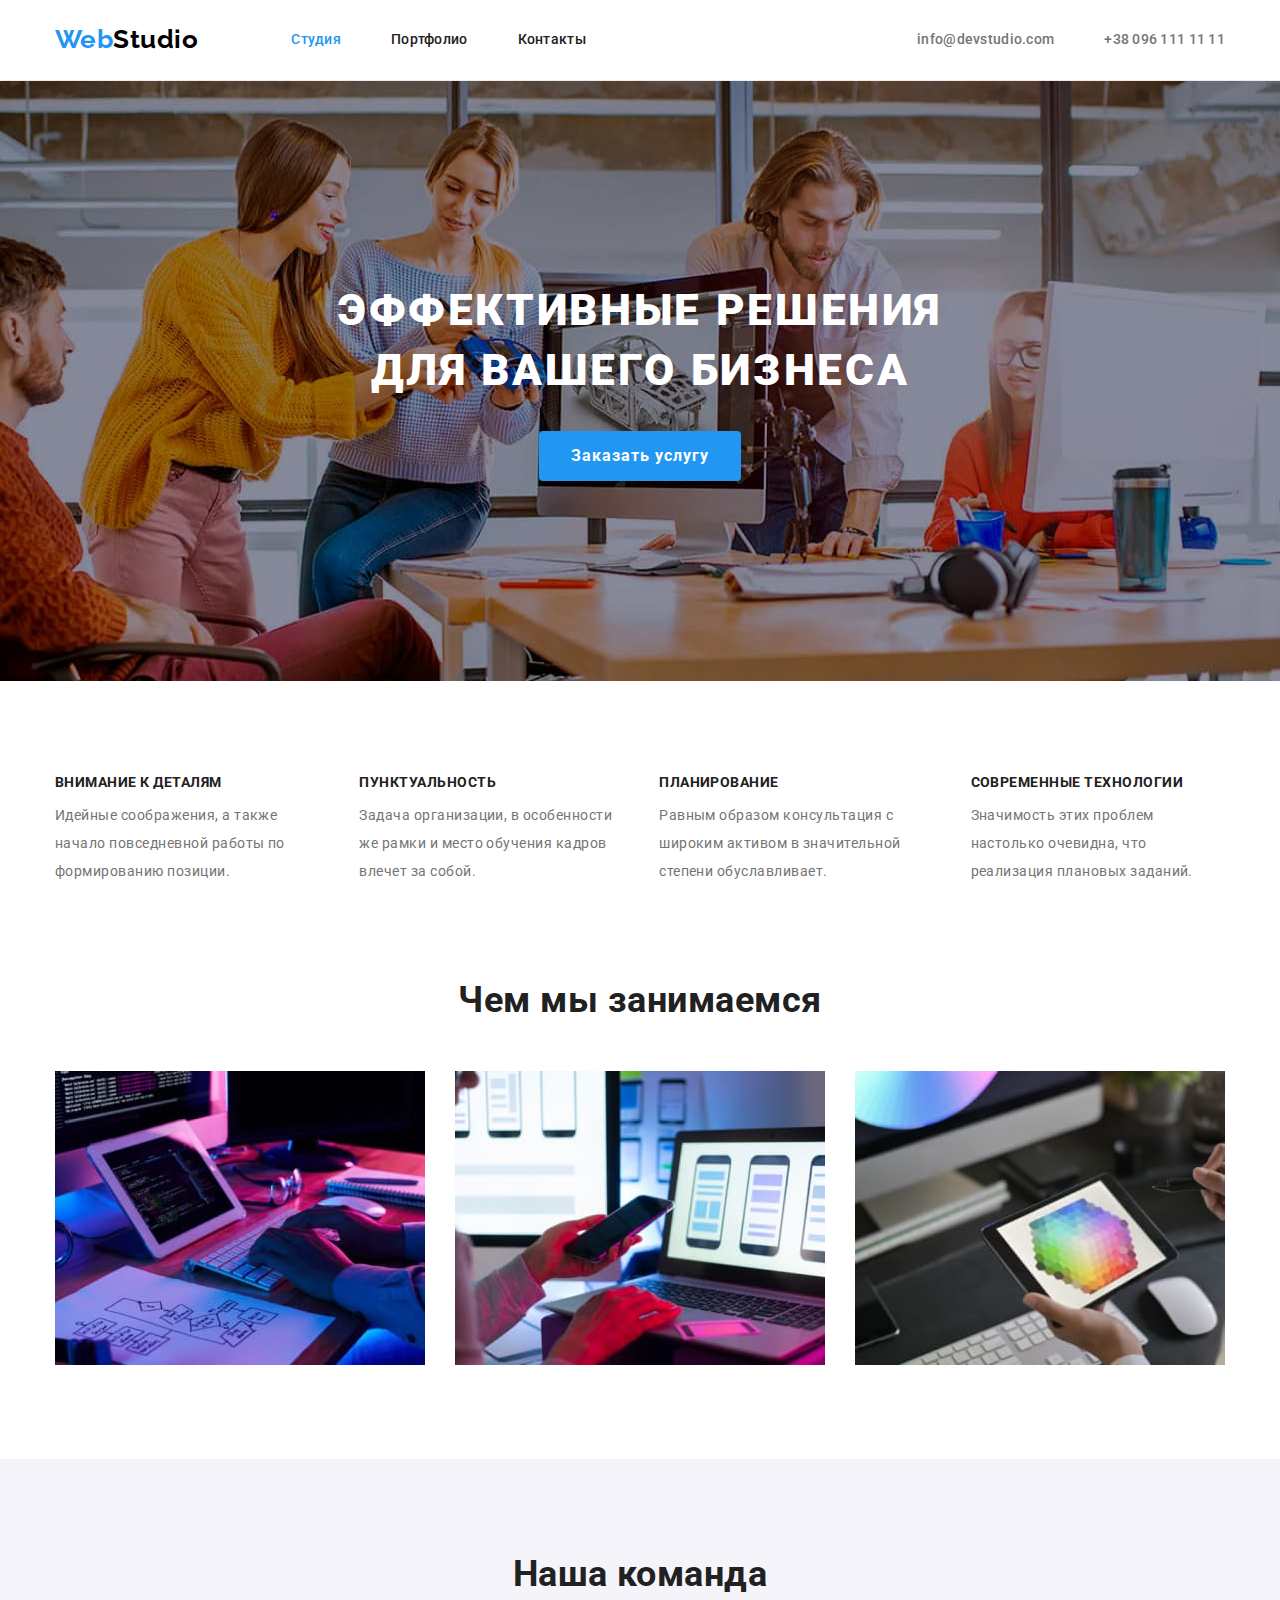
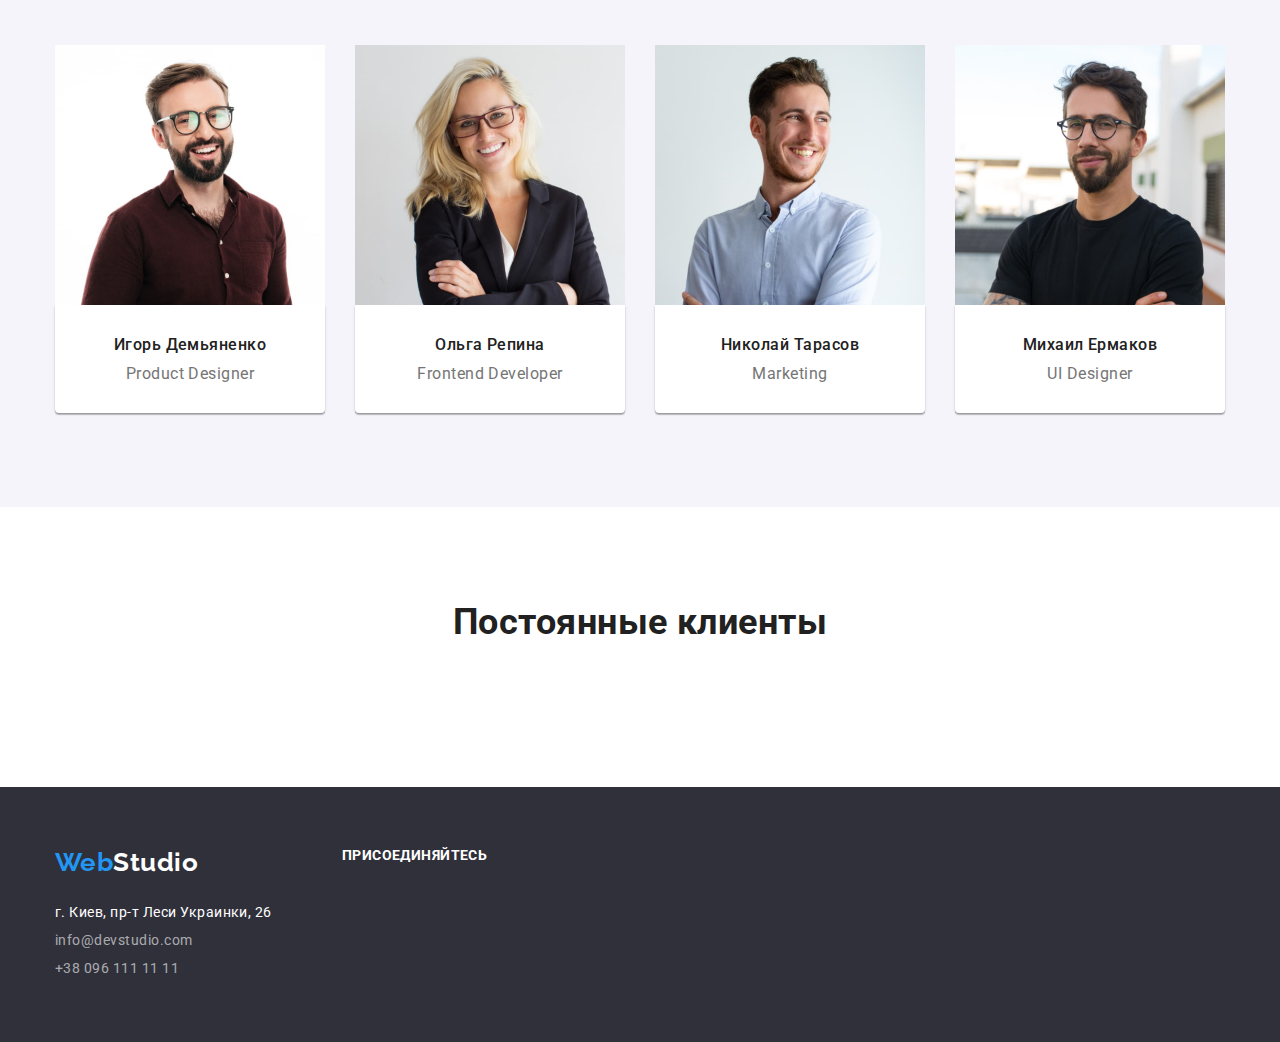
==== index.html @ 1a67917a "1" ====
<!DOCTYPE html>
<html lang="ru">
  <head>
    <meta charset="UTF-8" />
    <meta http-equiv="X-UA-Compatible" content="IE=edge" />
    <meta name="viewport" content="width=device-width, initial-scale=1.0" />
    <title>Document</title>
    <link
      href="https://fonts.googleapis.com/css2?family=Raleway:wght@700&family=Roboto:wght@400;500;700;900&display=swap"
      rel="stylesheet"
    />
    <link rel="stylesheet" href="./css/modern-normalize.css" />
    <link rel="stylesheet" href="./css/styles.css" />
  </head>

  <body>
    <header class="header">
      <div class="container">
        <nav class="nav">
          <a href="./index.html  " class="logo"> Web<span class="logo-accent">Studio</span></a>
          <ul class="site-nav list">
            <li class="item"><a href="" class="link active">Студия</a></li>
            <li class="item"><a href="./portfolio.html" class="link">Портфолио</a></li>
            <li class="item"><a href="" class="link">Контакты</a></li>
          </ul>
        </nav>
        <ul class="auth-nav list">
          <li class="item">
            <a href="mailto:info@devstudio.com" class="link">info@devstudio.com</a>
          </li>
          <li class="item"><a href="tel:+380961111111" class="link">+38 096 111 11 11</a></li>
        </ul>
      </div>
    </header>
    <main>
      <section class="hero section">
        <div class="container">
          <h1 class="title">
            Эффективные решения<br />
            для вашего бизнеса
          </h1>
          <button type="button" class="button">Заказать услугу</button>
        </div>
      </section>
      <section class="section features">
        <div class="container">
          <!-- <h2>Особенности</h2> -->
          <ul class="list">
            <li class="item">
              <h3 class="title">Внимание к деталям</h3>
              <p class="text">
                Идейные соображения, а также начало повседневной работы по формированию позиции.
              </p>
            </li>

            <li class="item">
              <h3 class="title">Пунктуальность</h3>
              <p class="text">
                Задача организации, в особенности же рамки и место обучения кадров влечет за собой.
              </p>
            </li>

            <li class="item">
              <h3 class="title">Планирование</h3>
              <p class="text">
                Равным образом консультация с широким активом в значительной степени обуславливает.
              </p>
            </li>

            <li class="item">
              <h3 class="title">Современные технологии</h3>
              <p class="text">
                Значимость этих проблем настолько очевидна, что реализация плановых заданий.
              </p>
            </li>
          </ul>
        </div>
      </section>
      <section class="section calling">
        <div class="container">
          <h2 class="section-title">Чем мы занимаемся</h2>
          <ul class="list">
            <li class="item">
              <div class="card-thumb">
                <img
                  class="img-card"
                  src="./images/box1.jpg"
                  alt="десктопные приложения"
                  width="370"
                  height="294"
                />
              </div>
            </li>

            <li class="item">
              <div class="card-thumb">
                <img
                  class="img-card"
                  src="./images/box2.jpg"
                  alt="мобильные приложения"
                  width="370"
                  height="294"
                />
              </div>
            </li>

            <li class="item">
              <div class="card-thumb">
                <img
                  class="img-card"
                  src="./images/box3.jpg"
                  alt="дизайнерские решения"
                  width="370"
                  height="294"
                />
              </div>
            </li>
          </ul>
        </div>
      </section>
      <section class="section team">
        <div class="container">
          <h2 class="section-title">Наша команда</h2>
          <ul class="list">
            <li class="item card">
              <div class="card-thumb">
                <img
                  class="img-card"
                  src="./images/igor_demianenko.jpg"
                  alt="Игорь Демьяненко"
                  width="270"
                  height="260"
                />
              </div>
              <div class="card-content">
                <h3 class="title">Игорь Демьяненко</h3>
                <p lang="en" class="text">Product Designer</p>
              </div>
            </li>

            <li class="item card">
              <div class="card-thumb">
                <img
                  class="img-card"
                  src="./images/olga_repina.jpg"
                  alt="Ольга Репина"
                  width="270"
                  height="260"
                />
              </div>
              <div class="card-content">
                <h3 class="title">Ольга Репина</h3>
                <p lang="en" class="text">Frontend Developer</p>
              </div>
            </li>

            <li class="item card">
              <div class="card-thumb">
                <img
                  class="img-card"
                  src="./images/nikolay_taracov.jpg"
                  alt="Николай Тарасов"
                  width="270"
                  height="260"
                />
              </div>
              <div class="card-content">
                <h3 class="title">Николай Тарасов</h3>
                <p lang="en" class="text">Marketing</p>
              </div>
            </li>

            <li class="item card">
              <div class="card-thumb">
                <img
                  class="img-card"
                  src="./images/mihail_ermakov.jpg"
                  alt="Михаил Ермаков"
                  width="270"
                  height="260"
                />
              </div>
              <div class="card-content">
                <h3 class="title">Михаил Ермаков</h3>
                <p lang="en" class="text">UI Designer</p>
              </div>
            </li>
          </ul>
        </div>
      </section>
      <section class="section clients">
        <div class="container">
          <h2 class="section-title">Постоянные клиенты</h2>
          <ul class="list">
            <li><a href="" class="link"></a></li>
          </ul>
        </div>
      </section>
    </main>
    <footer class="footer">
      <div class="container">
        <div>
          <a href="/index.html" class="logo">Web<span class="logo-accent">Studio</span></a>
          <address>
            <p class="superscription">г. Киев, пр-т Леси Украинки, 26</p>
            <ul class="list">
              <li>
                <a href="mailto:info@devstudio.com" class="footer-mail">info@devstudio.com</a>
              </li>
              <li><a href="tel:+380961111111" class="footer-tel">+38 096 111 11 11</a></li>
            </ul>
          </address>
        </div>
        <div class="appeal">
          <h3 class="title">присоединяйтесь</h3>
          <ul class="list">
            <li class="item"><a href="" aria-label="instagram"></a></li>
            <li class="item"><a href="" aria-label="tvitter"></a></li>
            <li class="item"><a href="" aria-label="facebook"></a></li>
            <li class="item"><a href="" aria-label="linkedin"></a></li>
          </ul>
        </div>
      </div>
    </footer>
  </body>
</html>
---- css/styles.css ----
:root {
  --hero-background-color: #c4c4c4;
  --primaru-text-color: #757575;
  --title-text-color: #212121;
  --accent-first-color: #2196f3;
  --hero-button-hover-color: #188ce8;
  --wight-color: #ffffff;
  --black-color: #000000;
  --section-second-color: #f5f4fa;
  --footer-background-color: #2f303a;
  --footer-link-color: rgba(255, 255, 255, 0.6);
  --border-first-color: #ececec;
  --border-second-color: #eeeeee;

  --shadow-card: 0px 1px 3px rgba(0, 0, 0, 0.12), 0px 1px 1px rgba(0, 0, 0, 0.14),
    0px 2px 1px rgba(0, 0, 0, 0.2);
}

body {
  color: var(--primaru-text-color);
  background-color: var(--wight-color);

  font-family: Roboto, sans-serif;
  letter-spacing: 0.03em;
}

h1,
h2,
h3,
p,
ul {
  margin-top: 0;
  margin-bottom: 0;
  padding-left: 0;
  padding-right: 0;
}

.section {
  padding-top: 94px;
  padding-bottom: 94px;
}

.container {
  margin-left: auto;
  margin-right: auto;
  width: 1200px;
  padding-left: 15px;
  padding-right: 15px;

  /* outline: 2px solid tomato; */
}

.button {
  border-radius: 4px;
  display: inline-block;
  text-align: center;
  border: 0;

  cursor: pointer;
  font-family: inherit;
  letter-spacing: 0.03em;
  font-weight: 500;
  font-size: 16px;
  line-height: 1.6;
}

/* header */

.header {
  border-bottom: 1px solid var(--border-first-color);
}

.header .link {
  padding-top: 32px;
  padding-bottom: 32px;
}

.header .container {
  display: flex;
  align-items: center;
  justify-content: space-between;

  /* outline: 2px solid rgb(61, 190, 130); */
}

.logo {
  display: inline-block;

  color: var(--accent-first-color);

  font-family: Raleway, sans-serif;
  font-weight: 700;
  font-size: 26px;
  line-height: 1.2;
  text-decoration: none;
}

.nav {
  display: flex;
  align-items: center;

  /* outline: 2px solid rgb(61, 190, 130); */
}

.nav .logo {
  margin-right: 93px;

  /* outline: 2px solid rgb(61, 190, 130); */
}

.nav .logo-accent {
  color: var(--black-color);
}

/* site-nav */

.site-nav {
  display: flex;

  /* outline: 2px solid rgb(61, 190, 130); */
}

.site-nav .item:not(:last-child) {
  margin-right: 50px;
}

.site-nav .link {
  display: block;

  color: var(--title-text-color);

  font-weight: 500;
  font-size: 14px;
  line-height: 1.14;
  letter-spacing: 0.02em;
  text-decoration: none;
}

/* auth-nav */

.auth-nav {
  display: flex;

  /* outline: 2px solid rgb(61, 190, 130); */
}

.auth-nav .item + .item {
  margin-left: 50px;
}

.auth-nav .link {
  display: block;

  color: var(--primaru-text-color);

  font-weight: 500;
  font-size: 14px;
  line-height: 1.14;
  letter-spacing: 0.02em;
  text-decoration: none;
}

.site-nav .link:hover,
.site-nav .link:focus,
.auth-nav .link:hover,
.auth-nav .link:focus {
  color: var(--accent-first-color);
}

.site-nav .active {
  color: var(--accent-first-color);
}

.list {
  list-style: none;
}

/* hero */

.hero {
  text-align: center;
  padding-top: 200px;
  padding-bottom: 200px;

  background-image: url(../images/hero_beckground.jpg),
    linear-gradient(rgba(47, 48, 58, 0.4), rgba(47, 48, 58, 0.4));
  background-size: 1600px;
  background-repeat: no-repeat;
  background-position: center;
}

.hero.section .title {
  margin-bottom: 30px;

  color: var(--wight-color);

  font-weight: 900;
  font-size: 44px;
  line-height: 1.36;
  text-align: center;
  letter-spacing: 0.06em;
  text-transform: uppercase;
}

.hero.section .button {
  min-width: 200px;
  padding: 10px 32px;

  color: var(--wight-color);
  background-color: var(--accent-first-color);
  box-shadow: 0px 4px 4px rgba(0, 0, 0, 0.15);
  border-radius: 4px;

  font-weight: 700;
  font-size: 16px;
  line-height: 1.875;
  letter-spacing: 0.06em;
}

.hero.section .button:hover,
.hero.section .button:focus {
  background-color: var(--hero-button-hover-color);
}

/* section */

.section .section-title {
  margin-bottom: 50px;

  color: var(--title-text-color);

  font-size: 36px;
  line-height: 42px;
  text-align: center;
}

.features .list,
.calling .list,
.team .list {
  display: flex;
}

.features .item + .item,
.calling .item + .item,
.team .item + .item {
  margin-left: 30px;
}

.calling .img-card,
.team .img-card,
.example-list .img-card {
  display: block;
}

.calling {
  padding-top: 0;
}

.section .title {
  color: var(--title-text-color);

  font-size: 14px;
  line-height: 1.14;
}

.features .title {
  margin-bottom: 10px;
  text-transform: uppercase;
}

.section .button {
  padding: 6px 22px;
  min-width: 73px;

  color: var(--title-text-color);
  background-color: var(--section-second-color);
}

.list-works .button:hover,
.list-works .button:focus {
  color: var(--wight-color);
  background-color: var(--accent-first-color);
}

.text {
  font-size: 14px;
  line-height: 2;
}

.team {
  background-color: var(--section-second-color);
}

.team .card-content {
  padding-top: 30px;
  padding-bottom: 30px;

  background-color: var(--wight-color);
  border-radius: 0px 0px 4px 4px;
  box-shadow: var(--shadow-card);
}

.team .title {
  margin-bottom: 10px;

  font-weight: 500;
  font-size: 16px;
  line-height: 1.19;
  text-align: center;
}

.team .text {
  font-size: 16px;
  line-height: 1.19;
  text-align: center;
}

/* portfolio */

.list-works {
  display: flex;
  justify-content: center;
  margin-bottom: 50px;

  /* outline: 2px solid rgb(61, 190, 130); */
}

.list-works .item + .item {
  margin-left: 8px;
}

.example-list {
  display: flex;
  flex-wrap: wrap;

  margin: -15px;

  /* outline: 2px solid rgb(61, 190, 130); */
}

.example-list .item {
  margin: 15px;
  flex-basis: calc(100% / 3 - 60px);
}

.example-list .link {
  text-decoration: none;
}

.example-list .card-thumb {
  max-width: 100%;
}

.example-list .card-content {
  border-left: 1px solid var(--border-second-color);
  border-right: 1px solid var(--border-second-color);
  border-bottom: 1px solid var(--border-second-color);
  padding: 20px 24px;
}

/* .container .item {
  outline: 2px solid rgb(61, 190, 130);
} */

.example-list .title {
  margin-bottom: 4px;
}

.example-list .text {
  color: var(--primaru-text-color);

  font-size: 16px;
  line-height: 1.87;
}

.example-list .title {
  font-size: 18px;
  line-height: 2;
  letter-spacing: 0.06em;
}

/* footer */

.footer {
  padding-top: 60px;
  padding-bottom: 60px;

  background-color: var(--footer-background-color);

  font-size: 14px;
  line-height: 2;
}

.footer .container {
  display: flex;
}

.footer .logo {
  margin-bottom: 20px;
}

.footer .logo-accent {
  color: var(--wight-color);
}

.footer .superscription {
  color: var(--wight-color);

  font-style: normal;
  text-decoration: none;
}

.footer-mail,
.footer-tel {
  color: var(--footer-link-color);

  font-style: normal;
  text-decoration: none;
}

.footer .title {
  font-size: 14px;
  line-height: 1.143;
  letter-spacing: 0.03em;
  text-transform: uppercase;
}

.footer .appeal {
  margin-left: 70px;

  color: var(--wight-color);
}
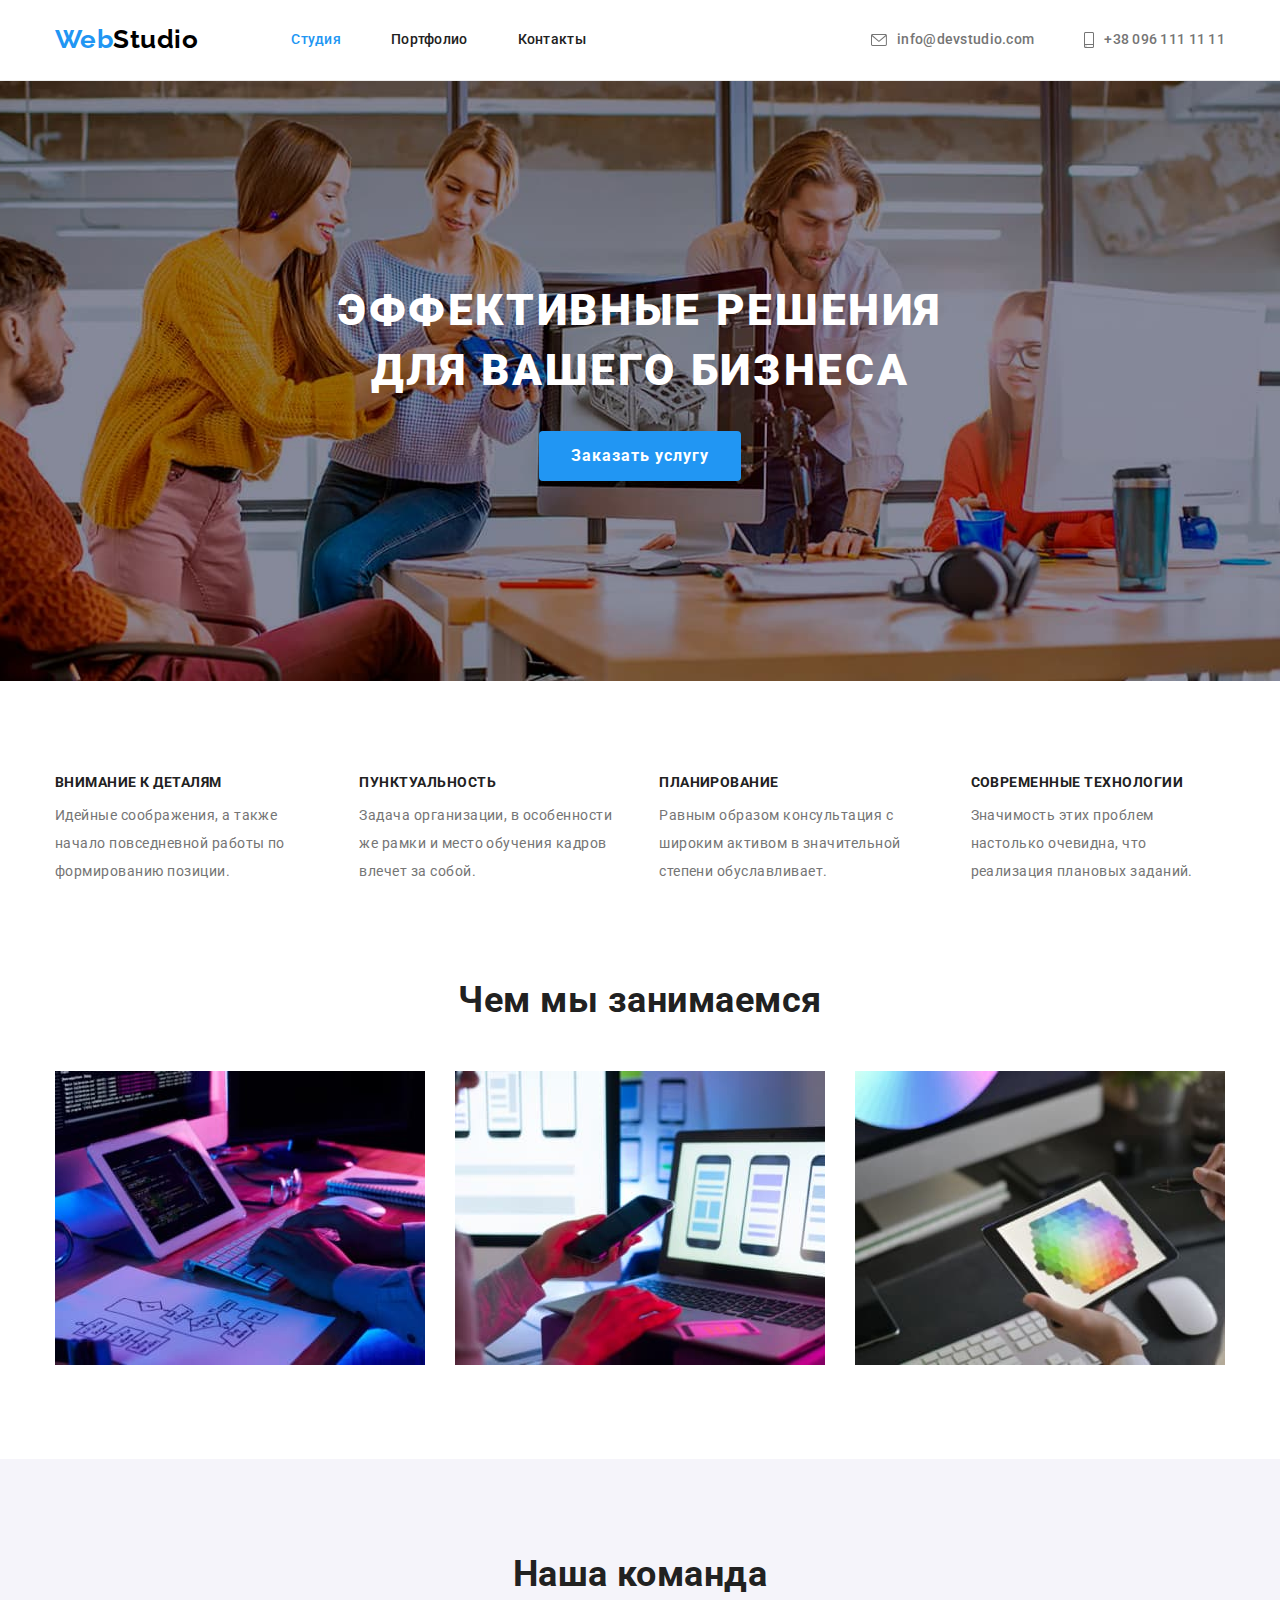
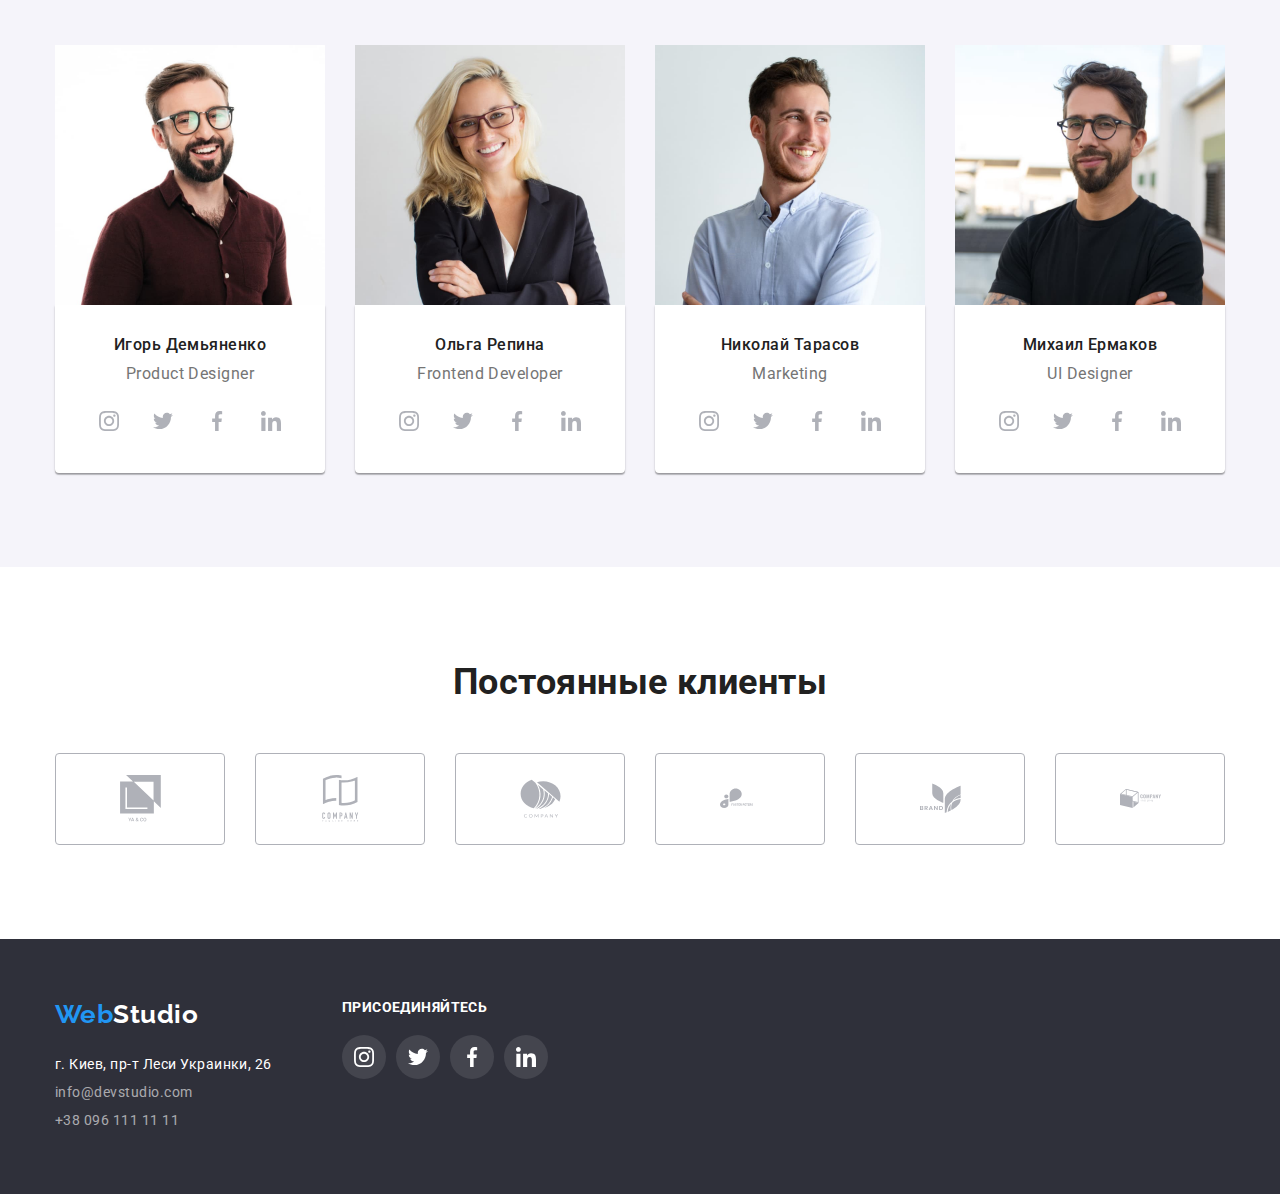
==== commit a52963e9: "icons" ====
--- a/index.html
+++ b/index.html
@@ -13,9 +13,42 @@
     <link rel="stylesheet" href="./css/styles.css" />
   </head>
 
+  <template class="my-icons">
+    <svg class="icon">
+      <use href="./images/sprite.svg#icon-antenna"></use>
+    </svg>
+    <svg class="icon">
+      <use href="./images/sprite.svg#icon-astronaut"></use>
+    </svg>
+    <svg class="icon">
+      <use href="./images/sprite.svg#icon-clock"></use>
+    </svg>
+    <svg class="icon">
+      <use href="./images/sprite.svg#icon-diagram"></use>
+    </svg>
+    <svg class="icon">
+      <use href="./images/sprite.svg#icon-client1"></use>
+    </svg>
+    <svg class="icon">
+      <use href="./images/sprite.svg#icon-client2"></use>
+    </svg>
+    <svg class="icon">
+      <use href="./images/sprite.svg#icon-client3"></use>
+    </svg>
+    <svg class="icon">
+      <use href="./images/sprite.svg#icon-client4"></use>
+    </svg>
+    <svg class="icon">
+      <use href="./images/sprite.svg#icon-client5"></use>
+    </svg>
+    <svg class="icon">
+      <use href="./images/sprite.svg#icon-client6"></use>
+    </svg>
+  </template>
+
   <body>
     <header class="header">
-      <div class="container">
+      <div class="container" w>
         <nav class="nav">
           <a href="./index.html  " class="logo"> Web<span class="logo-accent">Studio</span></a>
           <ul class="site-nav list">
@@ -26,12 +59,29 @@
         </nav>
         <ul class="auth-nav list">
           <li class="item">
-            <a href="mailto:info@devstudio.com" class="link">info@devstudio.com</a>
+            <a href="mailto:info@devstudio.com" class="link"
+              ><div class="auth">
+                <svg class="icon" width="16" height="12">
+                  <use href="./images/sprite.svg#icon-envelope"></use>
+                </svg>
+                <p>info@devstudio.com</p>
+              </div></a
+            >
           </li>
-          <li class="item"><a href="tel:+380961111111" class="link">+38 096 111 11 11</a></li>
+          <li class="item">
+            <a href="tel:+380961111111" class="link">
+              <div class="auth">
+                <svg class="icon" width="10" height="16">
+                  <use href="./images/sprite.svg#icon-smartphone"></use>
+                </svg>
+                <p>+38 096 111 11 11</p>
+              </div></a
+            >
+          </li>
         </ul>
       </div>
     </header>
+
     <main>
       <section class="hero section">
         <div class="container">
@@ -42,6 +92,7 @@
           <button type="button" class="button">Заказать услугу</button>
         </div>
       </section>
+
       <section class="section features">
         <div class="container">
           <!-- <h2>Особенности</h2> -->
@@ -76,6 +127,7 @@
           </ul>
         </div>
       </section>
+
       <section class="section calling">
         <div class="container">
           <h2 class="section-title">Чем мы занимаемся</h2>
@@ -118,6 +170,7 @@
           </ul>
         </div>
       </section>
+
       <section class="section team">
         <div class="container">
           <h2 class="section-title">Наша команда</h2>
@@ -135,6 +188,36 @@
               <div class="card-content">
                 <h3 class="title">Игорь Демьяненко</h3>
                 <p lang="en" class="text">Product Designer</p>
+                <ul class="list icons">
+                  <li class="item">
+                    <a href="" class="link">
+                      <svg class="icon" width="20" height="20">
+                        <use href="./images/sprite.svg#icon-instagram"></use>
+                      </svg>
+                    </a>
+                  </li>
+                  <li class="item">
+                    <a href="" class="link">
+                      <svg class="icon" width="20" height="20">
+                        <use href="./images/sprite.svg#icon-twitter"></use>
+                      </svg>
+                    </a>
+                  </li>
+                  <li class="item">
+                    <a href="" class="link">
+                      <svg class="icon" width="20" height="20">
+                        <use href="./images/sprite.svg#icon-facebook"></use>
+                      </svg>
+                    </a>
+                  </li>
+                  <li class="item">
+                    <a href="" class="link">
+                      <svg class="icon" width="20" height="20">
+                        <use href="./images/sprite.svg#icon-linkedin"></use>
+                      </svg>
+                    </a>
+                  </li>
+                </ul>
               </div>
             </li>
 
@@ -151,6 +234,36 @@
               <div class="card-content">
                 <h3 class="title">Ольга Репина</h3>
                 <p lang="en" class="text">Frontend Developer</p>
+                <ul class="list icons">
+                  <li class="item">
+                    <a href="" class="link">
+                      <svg class="icon" width="20" height="20" alt="kdfjdjg">
+                        <use href="./images/sprite.svg#icon-instagram"></use>
+                      </svg>
+                    </a>
+                  </li>
+                  <li class="item">
+                    <a href="" class="link">
+                      <svg class="icon" width="20" height="20">
+                        <use href="./images/sprite.svg#icon-twitter"></use>
+                      </svg>
+                    </a>
+                  </li>
+                  <li class="item">
+                    <a href="" class="link">
+                      <svg class="icon" width="20" height="20">
+                        <use href="./images/sprite.svg#icon-facebook"></use>
+                      </svg>
+                    </a>
+                  </li>
+                  <li class="item">
+                    <a href="" class="link">
+                      <svg class="icon" width="20" height="20">
+                        <use href="./images/sprite.svg#icon-linkedin"></use>
+                      </svg>
+                    </a>
+                  </li>
+                </ul>
               </div>
             </li>
 
@@ -167,6 +280,36 @@
               <div class="card-content">
                 <h3 class="title">Николай Тарасов</h3>
                 <p lang="en" class="text">Marketing</p>
+                <ul class="list icons">
+                  <li class="item">
+                    <a href="" class="link">
+                      <svg class="icon" width="20" height="20">
+                        <use href="./images/sprite.svg#icon-instagram"></use>
+                      </svg>
+                    </a>
+                  </li>
+                  <li class="item">
+                    <a href="" class="link">
+                      <svg class="icon" width="20" height="20">
+                        <use href="./images/sprite.svg#icon-twitter"></use>
+                      </svg>
+                    </a>
+                  </li>
+                  <li class="item">
+                    <a href="" class="link">
+                      <svg class="icon" width="20" height="20">
+                        <use href="./images/sprite.svg#icon-facebook"></use>
+                      </svg>
+                    </a>
+                  </li>
+                  <li class="item">
+                    <a href="" class="link">
+                      <svg class="icon" width="20" height="20">
+                        <use href="./images/sprite.svg#icon-linkedin"></use>
+                      </svg>
+                    </a>
+                  </li>
+                </ul>
               </div>
             </li>
 
@@ -183,20 +326,105 @@
               <div class="card-content">
                 <h3 class="title">Михаил Ермаков</h3>
                 <p lang="en" class="text">UI Designer</p>
+                <ul class="list icons">
+                  <li class="item">
+                    <a href="" class="link">
+                      <svg class="icon" width="20" height="20">
+                        <use href="./images/sprite.svg#icon-instagram"></use>
+                      </svg>
+                    </a>
+                  </li>
+                  <li class="item">
+                    <a href="" class="link">
+                      <svg class="icon" width="20" height="20">
+                        <use href="./images/sprite.svg#icon-twitter"></use>
+                      </svg>
+                    </a>
+                  </li>
+                  <li class="item">
+                    <a href="" class="link">
+                      <svg class="icon" width="20" height="20">
+                        <use href="./images/sprite.svg#icon-facebook"></use>
+                      </svg>
+                    </a>
+                  </li>
+                  <li class="item">
+                    <a href="" class="link">
+                      <svg class="icon" width="20" height="20">
+                        <use href="./images/sprite.svg#icon-linkedin"></use>
+                      </svg>
+                    </a>
+                  </li>
+                </ul>
               </div>
             </li>
           </ul>
         </div>
       </section>
+
       <section class="section clients">
         <div class="container">
           <h2 class="section-title">Постоянные клиенты</h2>
           <ul class="list">
-            <li><a href="" class="link"></a></li>
+            <li class="item">
+              <a href="" class="link"
+                ><div class="cont">
+                  <svg class="icon" width="41" height="46.7">
+                    <use href="./images/sprite.svg#icon-client1"></use>
+                  </svg>
+                </div>
+              </a>
+            </li>
+            <li class="item">
+              <a href="" class="link"
+                ><div class="cont">
+                  <svg class="icon" width="41" height="46.7">
+                    <use href="./images/sprite.svg#icon-client2"></use>
+                  </svg>
+                </div>
+              </a>
+            </li>
+            <li class="item">
+              <a href="" class="link"
+                ><div class="cont">
+                  <svg class="icon" width="41" height="46.7">
+                    <use href="./images/sprite.svg#icon-client3"></use>
+                  </svg>
+                </div>
+              </a>
+            </li>
+            <li class="item">
+              <a href="" class="link"
+                ><div class="cont">
+                  <svg class="icon" width="41" height="46.7">
+                    <use href="./images/sprite.svg#icon-client4"></use>
+                  </svg>
+                </div>
+              </a>
+            </li>
+            <li class="item">
+              <a href="" class="link"
+                ><div class="cont">
+                  <svg class="icon" width="41" height="46.7">
+                    <use href="./images/sprite.svg#icon-client5"></use>
+                  </svg>
+                </div>
+              </a>
+            </li>
+            <li class="item">
+              <a href="" class="link"
+                ><div class="cont">
+                  <svg class="icon" width="41" height="46.7">
+                    <use href="./images/sprite.svg#icon-client6"></use>
+                  </svg>
+                </div>
+              </a>
+            </li>
           </ul>
         </div>
       </section>
     </main>
+
     <footer class="footer">
       <div class="container">
         <div>
@@ -213,11 +441,35 @@
         </div>
         <div class="appeal">
           <h3 class="title">присоединяйтесь</h3>
-          <ul class="list">
-            <li class="item"><a href="" aria-label="instagram"></a></li>
-            <li class="item"><a href="" aria-label="tvitter"></a></li>
-            <li class="item"><a href="" aria-label="facebook"></a></li>
-            <li class="item"><a href="" aria-label="linkedin"></a></li>
+          <ul class="list icons">
+            <li class="item">
+              <a href="" class="link">
+                <svg class="icon" width="20" height="20">
+                  <use href="./images/sprite.svg#icon-instagram"></use>
+                </svg>
+              </a>
+            </li>
+            <li class="item">
+              <a href="" class="link">
+                <svg class="icon" width="20" height="20">
+                  <use href="./images/sprite.svg#icon-twitter"></use>
+                </svg>
+              </a>
+            </li>
+            <li class="item">
+              <a href="" class="link">
+                <svg class="icon" width="20" height="20">
+                  <use href="./images/sprite.svg#icon-facebook"></use>
+                </svg>
+              </a>
+            </li>
+            <li class="item">
+              <a href="" class="link">
+                <svg class="icon" width="20" height="20">
+                  <use href="./images/sprite.svg#icon-linkedin"></use>
+                </svg>
+              </a>
+            </li>
           </ul>
         </div>
       </div>
--- a/css/styles.css
+++ b/css/styles.css
@@ -9,11 +9,17 @@
   --section-second-color: #f5f4fa;
   --footer-background-color: #2f303a;
   --footer-link-color: rgba(255, 255, 255, 0.6);
+  --footer-icon-background-color: rgba(255, 255, 255, 0.1);
   --border-first-color: #ececec;
   --border-second-color: #eeeeee;
+  --icon-color: #afb1b8;
 
   --shadow-card: 0px 1px 3px rgba(0, 0, 0, 0.12), 0px 1px 1px rgba(0, 0, 0, 0.14),
     0px 2px 1px rgba(0, 0, 0, 0.2);
+  --shadow-button: 0px 3px 1px rgba(0, 0, 0, 0.1), 0px 1px 2px rgba(0, 0, 0, 0.08),
+    0px 2px 2px rgba(0, 0, 0, 0.12);
+  --shadow-portfolio-card: 0px 1px 1px rgba(0, 0, 0, 0.12), 0px 4px 4px rgba(0, 0, 0, 0.06),
+    1px 4px 6px rgba(0, 0, 0, 0.16);
 }
 
 body {
@@ -46,8 +52,6 @@
   width: 1200px;
   padding-left: 15px;
   padding-right: 15px;
-
-  /* outline: 2px solid tomato; */
 }
 
 .button {
@@ -64,6 +68,10 @@
   line-height: 1.6;
 }
 
+.icon {
+  display: block;
+}
+
 /* header */
 
 .header {
@@ -79,8 +87,6 @@
   display: flex;
   align-items: center;
   justify-content: space-between;
-
-  /* outline: 2px solid rgb(61, 190, 130); */
 }
 
 .logo {
@@ -98,14 +104,10 @@
 .nav {
   display: flex;
   align-items: center;
-
-  /* outline: 2px solid rgb(61, 190, 130); */
 }
 
 .nav .logo {
   margin-right: 93px;
-
-  /* outline: 2px solid rgb(61, 190, 130); */
 }
 
 .nav .logo-accent {
@@ -116,8 +118,6 @@
 
 .site-nav {
   display: flex;
-
-  /* outline: 2px solid rgb(61, 190, 130); */
 }
 
 .site-nav .item:not(:last-child) {
@@ -140,12 +140,20 @@
 
 .auth-nav {
   display: flex;
-
-  /* outline: 2px solid rgb(61, 190, 130); */
 }
 
 .auth-nav .item + .item {
   margin-left: 50px;
+}
+
+.auth-nav .auth {
+  display: flex;
+  align-items: center;
+}
+
+.auth-nav .icon {
+  fill: currentColor;
+  margin-right: 10px;
 }
 
 .auth-nav .link {
@@ -310,19 +318,78 @@
 }
 
 .team .text {
+  margin-bottom: 16px;
+
   font-size: 16px;
   line-height: 1.19;
   text-align: center;
 }
 
+.team .icons {
+  justify-content: center;
+}
+
+.icons .link {
+  display: block;
+  fill: var(--icon-color);
+  padding: 12px;
+  border-radius: 50%;
+}
+
+.icons .link:hover,
+.icons .link:focus {
+  fill: var(--wight-color);
+  background-color: var(--accent-first-color);
+}
+
+.icons .item + .item {
+  margin-left: 10px;
+}
+
+.clients .list {
+  display: flex;
+  /* align-items: baseline; */
+}
+
+.clients .item + .item {
+  margin-left: 30px;
+}
+
+.clients .cont {
+  display: flex;
+  justify-content: center;
+  align-items: center;
+  width: 170px;
+  height: 92px;
+
+  border: 1px solid;
+  border-radius: 4px;
+}
+
+.clients .link {
+  color: var(--icon-color);
+}
+
+.clients .link:hover,
+.clients .link:focus {
+  color: var(--accent-first-color);
+}
+
+.clients .icon {
+  fill: currentColor;
+}
+
 /* portfolio */
 
 .list-works {
   display: flex;
   justify-content: center;
   margin-bottom: 50px;
-
-  /* outline: 2px solid rgb(61, 190, 130); */
+}
+
+.list-works .button:hover,
+.list-works .button:focus {
+  box-shadow: var(--shadow-button);
 }
 
 .list-works .item + .item {
@@ -334,8 +401,6 @@
   flex-wrap: wrap;
 
   margin: -15px;
-
-  /* outline: 2px solid rgb(61, 190, 130); */
 }
 
 .example-list .item {
@@ -345,6 +410,12 @@
 
 .example-list .link {
   text-decoration: none;
+  display: block;
+}
+
+.example-list .link:hover,
+.example-list .link:focus {
+  box-shadow: var(--shadow-portfolio-card);
 }
 
 .example-list .card-thumb {
@@ -358,10 +429,6 @@
   padding: 20px 24px;
 }
 
-/* .container .item {
-  outline: 2px solid rgb(61, 190, 130);
-} */
-
 .example-list .title {
   margin-bottom: 4px;
 }
@@ -430,3 +497,16 @@
 
   color: var(--wight-color);
 }
+
+.appeal .title {
+  margin-bottom: 20px;
+}
+
+.footer .icons {
+  display: flex;
+}
+
+.appeal .link {
+  fill: var(--wight-color);
+  background-color: var(--footer-icon-background-color);
+}
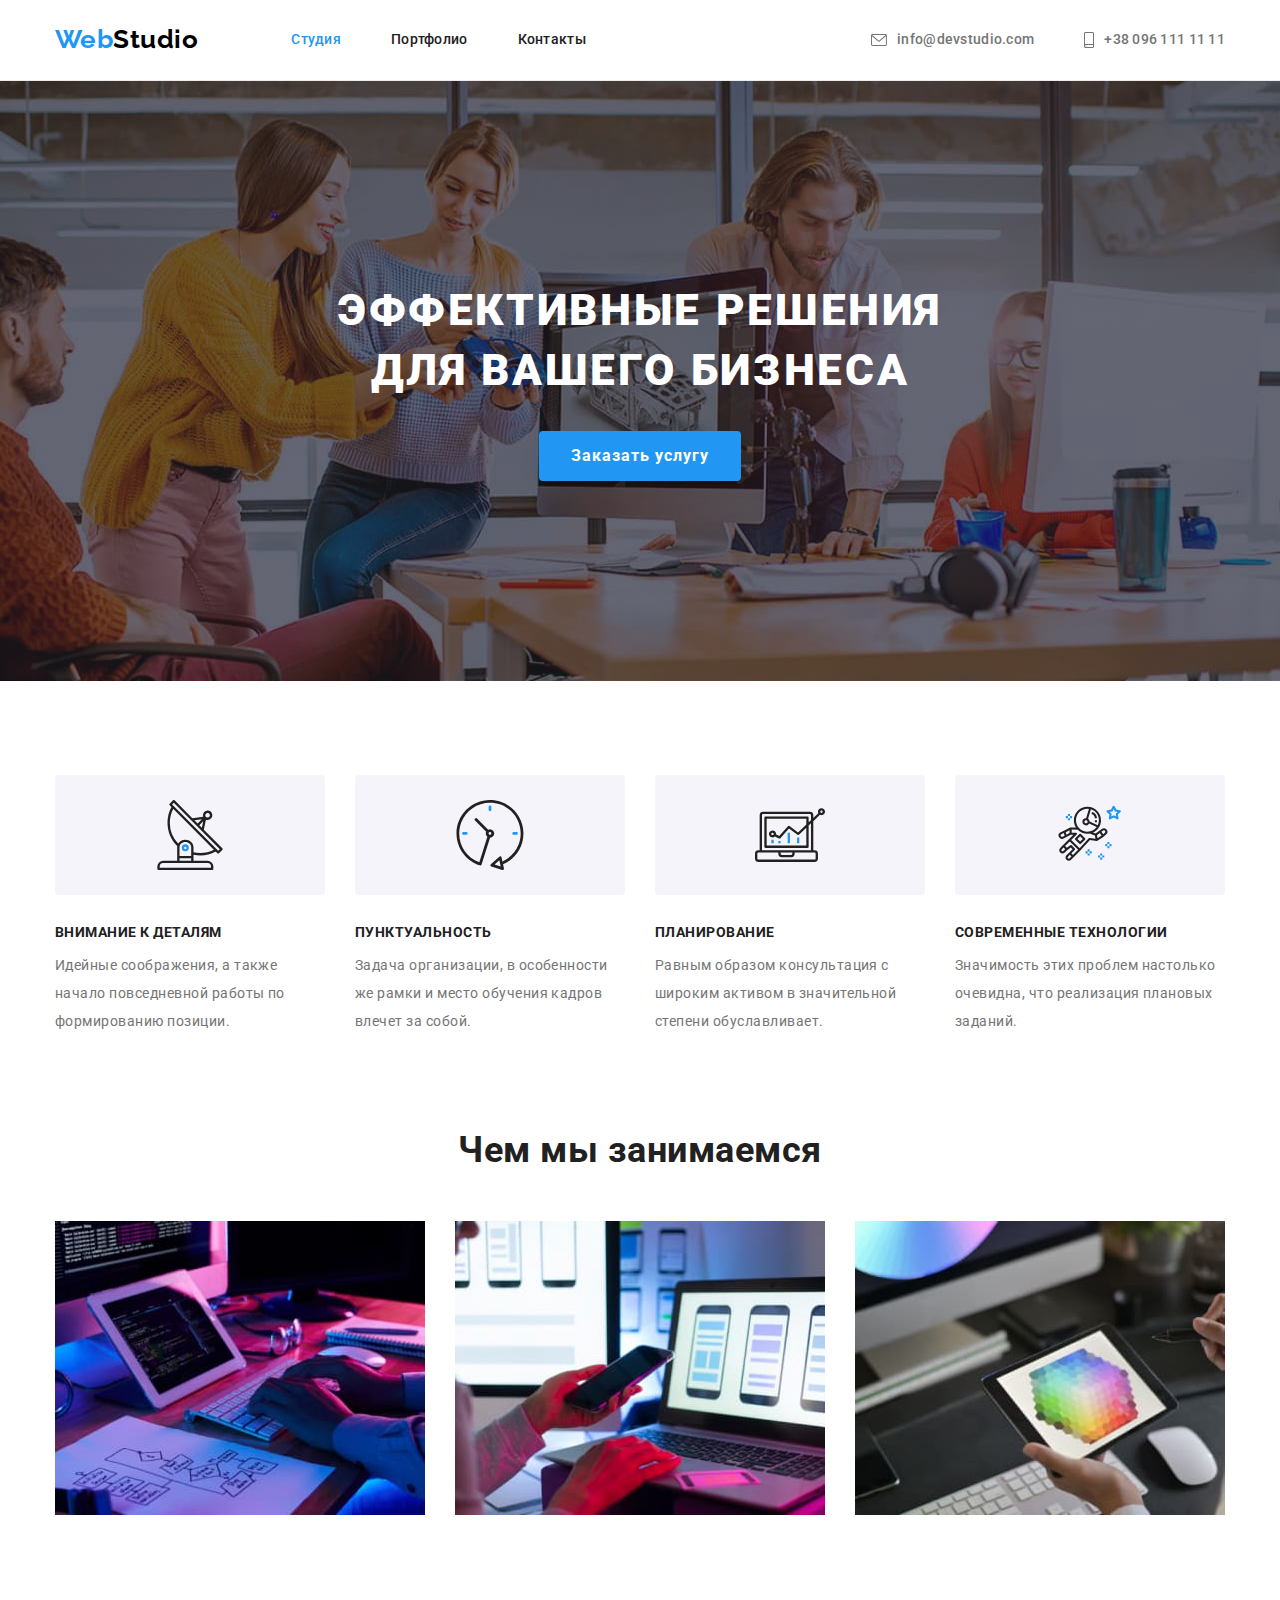
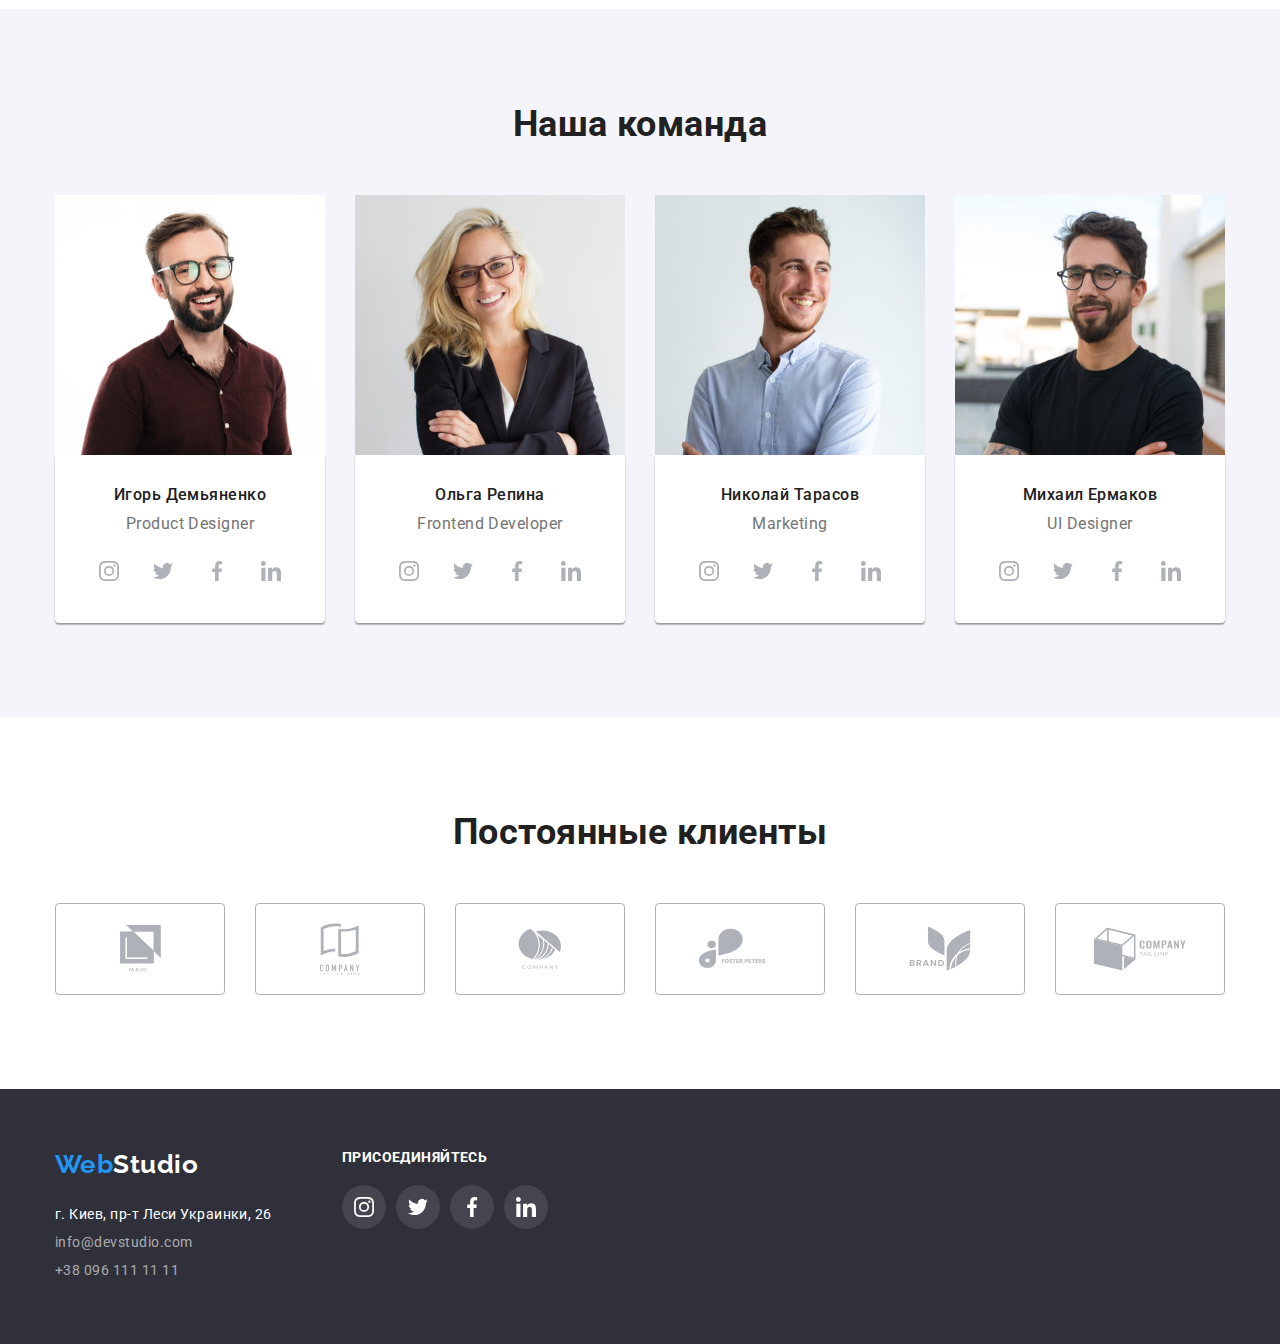
==== commit 9e660e6c: "vector" ====
--- a/index.html
+++ b/index.html
@@ -26,24 +26,6 @@
     <svg class="icon">
       <use href="./images/sprite.svg#icon-diagram"></use>
     </svg>
-    <svg class="icon">
-      <use href="./images/sprite.svg#icon-client1"></use>
-    </svg>
-    <svg class="icon">
-      <use href="./images/sprite.svg#icon-client2"></use>
-    </svg>
-    <svg class="icon">
-      <use href="./images/sprite.svg#icon-client3"></use>
-    </svg>
-    <svg class="icon">
-      <use href="./images/sprite.svg#icon-client4"></use>
-    </svg>
-    <svg class="icon">
-      <use href="./images/sprite.svg#icon-client5"></use>
-    </svg>
-    <svg class="icon">
-      <use href="./images/sprite.svg#icon-client6"></use>
-    </svg>
   </template>
 
   <body>
@@ -98,6 +80,11 @@
           <!-- <h2>Особенности</h2> -->
           <ul class="list">
             <li class="item">
+              <div class="icon-cont">
+                <svg class="icon" width="70" height="70">
+                  <use href="./images/sprite.svg#icon-antenna"></use>
+                </svg>
+              </div>
               <h3 class="title">Внимание к деталям</h3>
               <p class="text">
                 Идейные соображения, а также начало повседневной работы по формированию позиции.
@@ -105,6 +92,11 @@
             </li>
 
             <li class="item">
+              <div class="icon-cont">
+                <svg class="icon" width="70" height="70">
+                  <use href="./images/sprite.svg#icon-clock"></use>
+                </svg>
+              </div>
               <h3 class="title">Пунктуальность</h3>
               <p class="text">
                 Задача организации, в особенности же рамки и место обучения кадров влечет за собой.
@@ -112,6 +104,11 @@
             </li>
 
             <li class="item">
+              <div class="icon-cont">
+                <svg class="icon" width="70" height="70">
+                  <use href="./images/sprite.svg#icon-diagram"></use>
+                </svg>
+              </div>
               <h3 class="title">Планирование</h3>
               <p class="text">
                 Равным образом консультация с широким активом в значительной степени обуславливает.
@@ -119,6 +116,11 @@
             </li>
 
             <li class="item">
+              <div class="icon-cont">
+                <svg class="icon" width="70" height="70">
+                  <use href="./images/sprite.svg#icon-astronaut"></use>
+                </svg>
+              </div>
               <h3 class="title">Современные технологии</h3>
               <p class="text">
                 Значимость этих проблем настолько очевидна, что реализация плановых заданий.
@@ -378,7 +380,7 @@
             <li class="item">
               <a href="" class="link"
                 ><div class="cont">
-                  <svg class="icon" width="41" height="46.7">
+                  <svg class="icon" width="40" height="52">
                     <use href="./images/sprite.svg#icon-client2"></use>
                   </svg>
                 </div>
@@ -387,7 +389,7 @@
             <li class="item">
               <a href="" class="link"
                 ><div class="cont">
-                  <svg class="icon" width="41" height="46.7">
+                  <svg class="icon" width="43.46" height="41.18">
                     <use href="./images/sprite.svg#icon-client3"></use>
                   </svg>
                 </div>
@@ -396,7 +398,7 @@
             <li class="item">
               <a href="" class="link"
                 ><div class="cont">
-                  <svg class="icon" width="41" height="46.7">
+                  <svg class="icon" width="84.44" height="40.62">
                     <use href="./images/sprite.svg#icon-client4"></use>
                   </svg>
                 </div>
@@ -405,7 +407,7 @@
             <li class="item">
               <a href="" class="link"
                 ><div class="cont">
-                  <svg class="icon" width="41" height="46.7">
+                  <svg class="icon" width="62.54" height="45.43">
                     <use href="./images/sprite.svg#icon-client5"></use>
                   </svg>
                 </div>
@@ -414,7 +416,7 @@
             <li class="item">
               <a href="" class="link"
                 ><div class="cont">
-                  <svg class="icon" width="41" height="46.7">
+                  <svg class="icon" width="93.79" height="43.93">
                     <use href="./images/sprite.svg#icon-client6"></use>
                   </svg>
                 </div>
--- a/css/styles.css
+++ b/css/styles.css
@@ -190,8 +190,8 @@
   padding-top: 200px;
   padding-bottom: 200px;
 
-  background-image: url(../images/hero_beckground.jpg),
-    linear-gradient(rgba(47, 48, 58, 0.4), rgba(47, 48, 58, 0.4));
+  background-image: linear-gradient(rgba(47, 48, 58, 0.4), rgba(47, 48, 58, 0.4)),
+    url(../images/hero_beckground.jpg);
   background-size: 1600px;
   background-repeat: no-repeat;
   background-position: center;
@@ -248,6 +248,18 @@
   display: flex;
 }
 
+.features .icon-cont {
+  display: flex;
+  justify-content: center;
+  align-items: center;
+  width: 270px;
+  height: 120px;
+  margin-bottom: 30px;
+
+  background-color: var(--section-second-color);
+  border-radius: 4px;
+}
+
 .features .item + .item,
 .calling .item + .item,
 .team .item + .item {
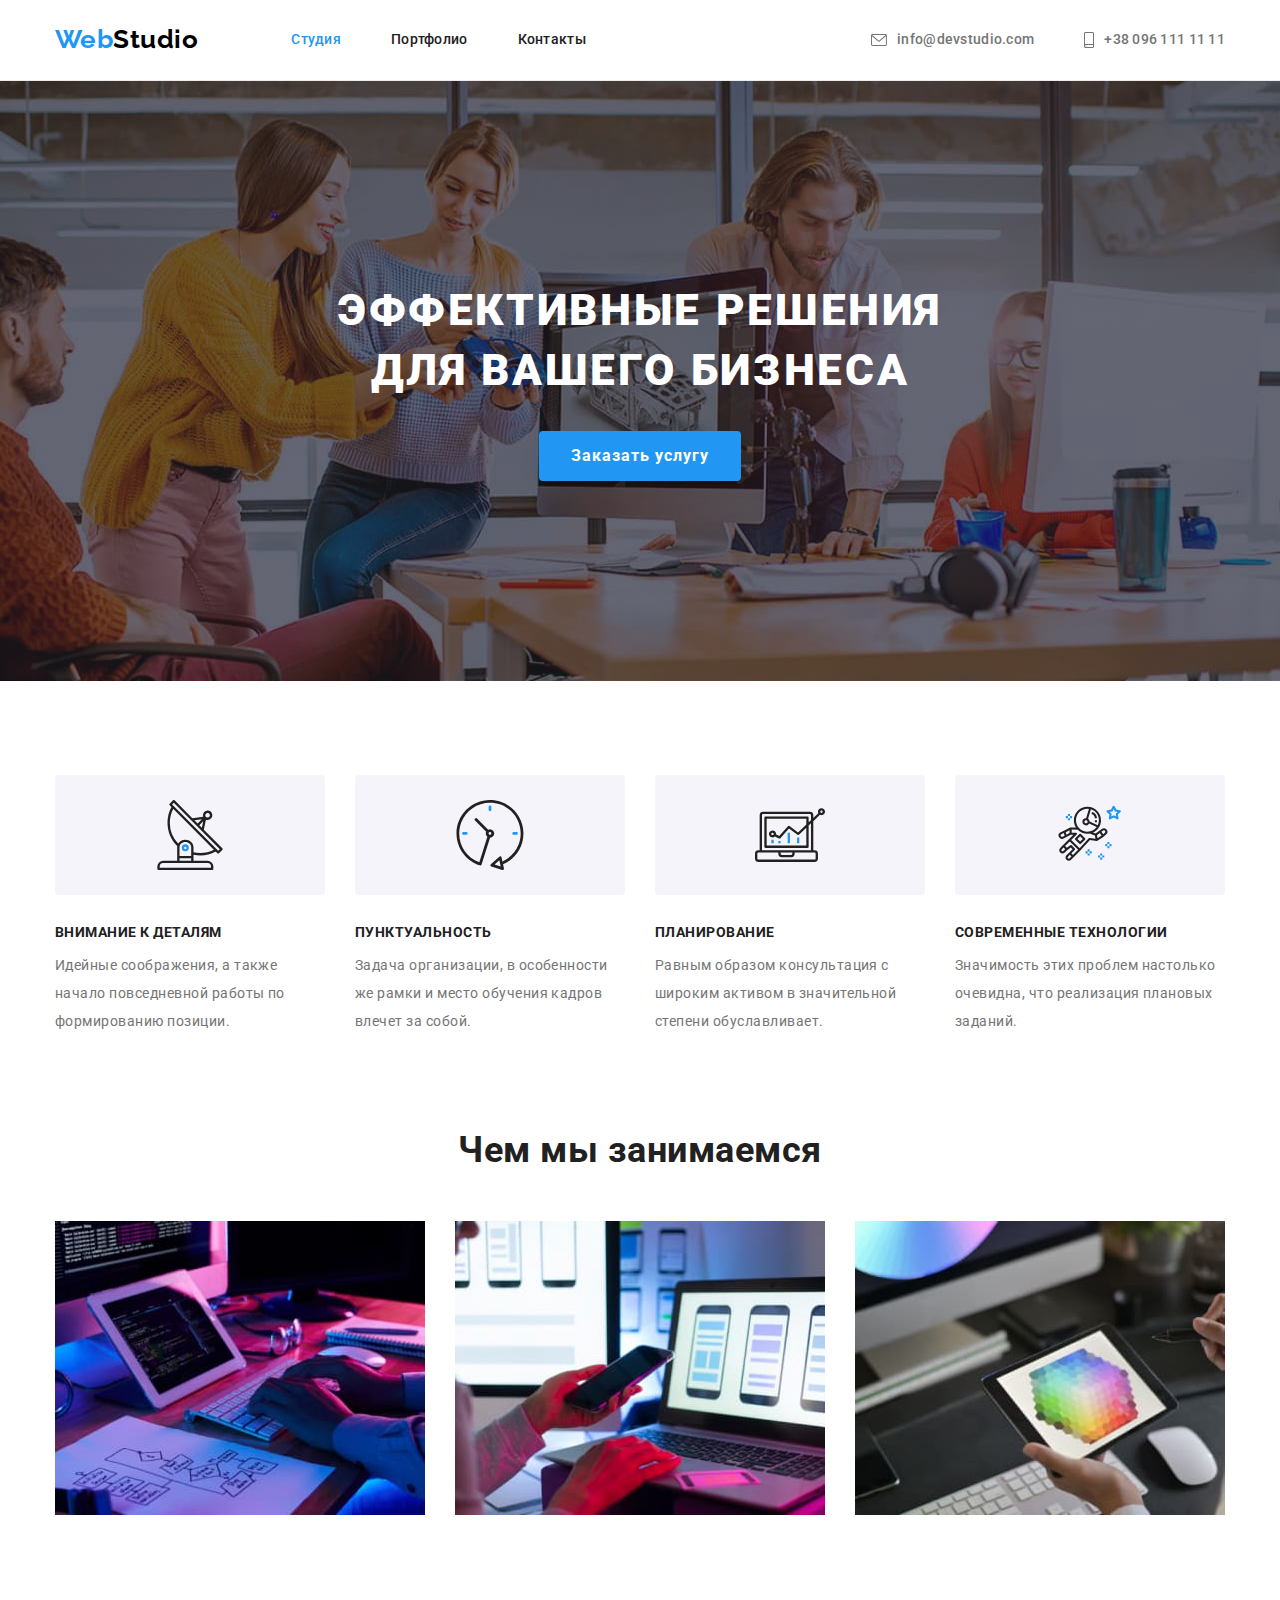
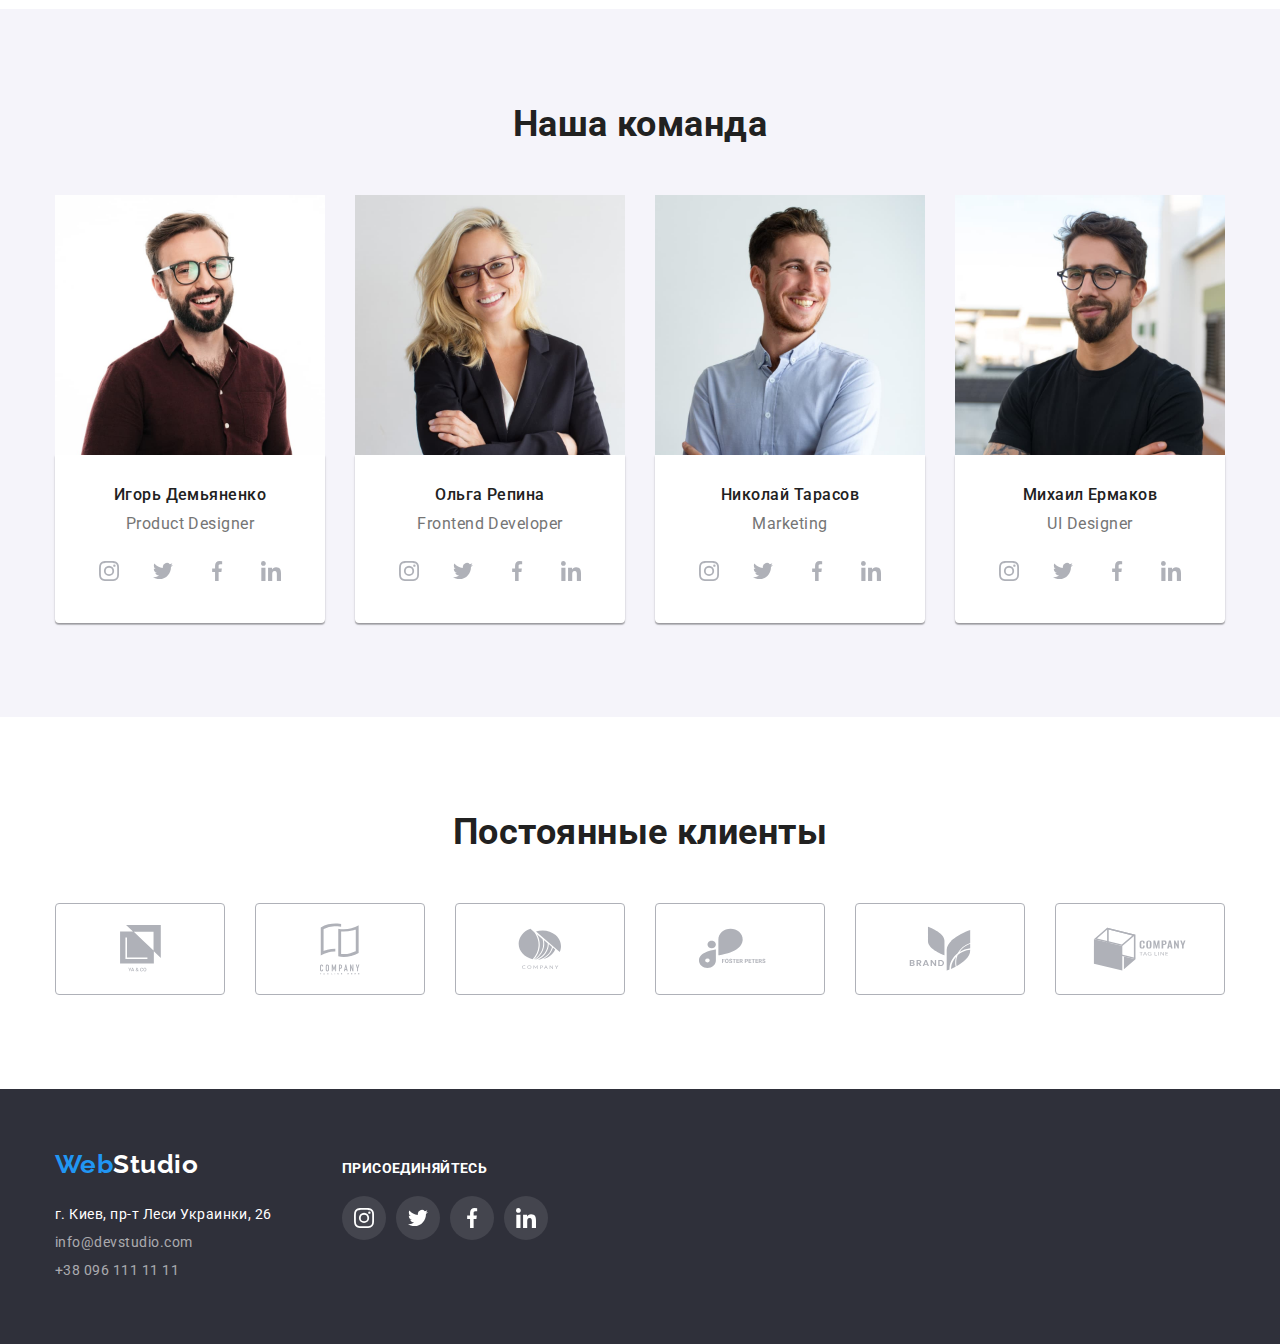
==== commit 9d8e3097: "icons" ====
--- a/index.html
+++ b/index.html
@@ -13,24 +13,9 @@
     <link rel="stylesheet" href="./css/styles.css" />
   </head>
 
-  <template class="my-icons">
-    <svg class="icon">
-      <use href="./images/sprite.svg#icon-antenna"></use>
-    </svg>
-    <svg class="icon">
-      <use href="./images/sprite.svg#icon-astronaut"></use>
-    </svg>
-    <svg class="icon">
-      <use href="./images/sprite.svg#icon-clock"></use>
-    </svg>
-    <svg class="icon">
-      <use href="./images/sprite.svg#icon-diagram"></use>
-    </svg>
-  </template>
-
   <body>
     <header class="header">
-      <div class="container" w>
+      <div class="container">
         <nav class="nav">
           <a href="./index.html  " class="logo"> Web<span class="logo-accent">Studio</span></a>
           <ul class="site-nav list">
@@ -41,24 +26,20 @@
         </nav>
         <ul class="auth-nav list">
           <li class="item">
-            <a href="mailto:info@devstudio.com" class="link"
-              ><div class="auth">
-                <svg class="icon" width="16" height="12">
-                  <use href="./images/sprite.svg#icon-envelope"></use>
-                </svg>
-                <p>info@devstudio.com</p>
-              </div></a
-            >
+            <a href="mailto:info@devstudio.com" class="link">
+              <svg class="icon" width="16" height="12">
+                <use href="./images/sprite.svg#icon-envelope"></use>
+              </svg>
+              info@devstudio.com
+            </a>
           </li>
           <li class="item">
             <a href="tel:+380961111111" class="link">
-              <div class="auth">
-                <svg class="icon" width="10" height="16">
-                  <use href="./images/sprite.svg#icon-smartphone"></use>
-                </svg>
-                <p>+38 096 111 11 11</p>
-              </div></a
-            >
+              <svg class="icon" width="10" height="16">
+                <use href="./images/sprite.svg#icon-smartphone"></use>
+              </svg>
+              +38 096 111 11 11
+            </a>
           </li>
         </ul>
       </div>
@@ -190,7 +171,7 @@
               <div class="card-content">
                 <h3 class="title">Игорь Демьяненко</h3>
                 <p lang="en" class="text">Product Designer</p>
-                <ul class="list icons">
+                <ul class="list icons network">
                   <li class="item">
                     <a href="" class="link">
                       <svg class="icon" width="20" height="20">
@@ -239,7 +220,7 @@
                 <ul class="list icons">
                   <li class="item">
                     <a href="" class="link">
-                      <svg class="icon" width="20" height="20" alt="kdfjdjg">
+                      <svg class="icon" width="20" height="20">
                         <use href="./images/sprite.svg#icon-instagram"></use>
                       </svg>
                     </a>
@@ -369,57 +350,45 @@
           <h2 class="section-title">Постоянные клиенты</h2>
           <ul class="list">
             <li class="item">
-              <a href="" class="link"
-                ><div class="cont">
-                  <svg class="icon" width="41" height="46.7">
-                    <use href="./images/sprite.svg#icon-client1"></use>
-                  </svg>
-                </div>
-              </a>
-            </li>
-            <li class="item">
-              <a href="" class="link"
-                ><div class="cont">
-                  <svg class="icon" width="40" height="52">
-                    <use href="./images/sprite.svg#icon-client2"></use>
-                  </svg>
-                </div>
-              </a>
-            </li>
-            <li class="item">
-              <a href="" class="link"
-                ><div class="cont">
-                  <svg class="icon" width="43.46" height="41.18">
-                    <use href="./images/sprite.svg#icon-client3"></use>
-                  </svg>
-                </div>
-              </a>
-            </li>
-            <li class="item">
-              <a href="" class="link"
-                ><div class="cont">
-                  <svg class="icon" width="84.44" height="40.62">
-                    <use href="./images/sprite.svg#icon-client4"></use>
-                  </svg>
-                </div>
-              </a>
-            </li>
-            <li class="item">
-              <a href="" class="link"
-                ><div class="cont">
-                  <svg class="icon" width="62.54" height="45.43">
-                    <use href="./images/sprite.svg#icon-client5"></use>
-                  </svg>
-                </div>
-              </a>
-            </li>
-            <li class="item">
-              <a href="" class="link"
-                ><div class="cont">
-                  <svg class="icon" width="93.79" height="43.93">
-                    <use href="./images/sprite.svg#icon-client6"></use>
-                  </svg>
-                </div>
+              <a href="" class="link">
+                <svg class="icon" width="41" height="46.7">
+                  <use href="./images/sprite.svg#icon-client1"></use>
+                </svg>
+              </a>
+            </li>
+            <li class="item">
+              <a href="" class="link">
+                <svg class="icon" width="40" height="52">
+                  <use href="./images/sprite.svg#icon-client2"></use>
+                </svg>
+              </a>
+            </li>
+            <li class="item">
+              <a href="" class="link">
+                <svg class="icon" width="43.46" height="41.18">
+                  <use href="./images/sprite.svg#icon-client3"></use>
+                </svg>
+              </a>
+            </li>
+            <li class="item">
+              <a href="" class="link">
+                <svg class="icon" width="84.44" height="40.62">
+                  <use href="./images/sprite.svg#icon-client4"></use>
+                </svg>
+              </a>
+            </li>
+            <li class="item">
+              <a href="" class="link">
+                <svg class="icon" width="62.54" height="45.43">
+                  <use href="./images/sprite.svg#icon-client5"></use>
+                </svg>
+              </a>
+            </li>
+            <li class="item">
+              <a href="" class="link">
+                <svg class="icon" width="93.79" height="43.93">
+                  <use href="./images/sprite.svg#icon-client6"></use>
+                </svg>
               </a>
             </li>
           </ul>
--- a/css/styles.css
+++ b/css/styles.css
@@ -146,18 +146,14 @@
   margin-left: 50px;
 }
 
-.auth-nav .auth {
-  display: flex;
-  align-items: center;
-}
-
 .auth-nav .icon {
   fill: currentColor;
   margin-right: 10px;
 }
 
 .auth-nav .link {
-  display: block;
+  display: flex;
+  align-items: center;
 
   color: var(--primaru-text-color);
 
@@ -307,6 +303,8 @@
   line-height: 2;
 }
 
+/* team */
+
 .team {
   background-color: var(--section-second-color);
 }
@@ -314,6 +312,8 @@
 .team .card-content {
   padding-top: 30px;
   padding-bottom: 30px;
+  padding-left: 32px;
+  padding-right: 32px;
 
   background-color: var(--wight-color);
   border-radius: 0px 0px 4px 4px;
@@ -341,11 +341,22 @@
   justify-content: center;
 }
 
+.icons .item {
+  width: 44px;
+  height: 44px;
+}
+
 .icons .link {
-  display: block;
-  fill: var(--icon-color);
-  padding: 12px;
+  display: flex;
+  justify-content: center;
+  align-items: center;
+  color: var(--icon-color);
+  width: 100%;
+  height: 100%;
+
   border-radius: 50%;
+
+  fill: currentColor;
 }
 
 .icons .link:hover,
@@ -358,27 +369,31 @@
   margin-left: 10px;
 }
 
+/*clients  */
+
 .clients .list {
   display: flex;
-  /* align-items: baseline; */
 }
 
 .clients .item + .item {
   margin-left: 30px;
 }
 
-.clients .cont {
+.clients .item {
+  width: 170px;
+  height: 92px;
+}
+
+.clients .link {
   display: flex;
   justify-content: center;
   align-items: center;
-  width: 170px;
-  height: 92px;
+  width: 100%;
+  height: 100%;
 
   border: 1px solid;
   border-radius: 4px;
-}
-
-.clients .link {
+
   color: var(--icon-color);
 }
 
@@ -472,6 +487,7 @@
 
 .footer .container {
   display: flex;
+  align-items: baseline;
 }
 
 .footer .logo {
